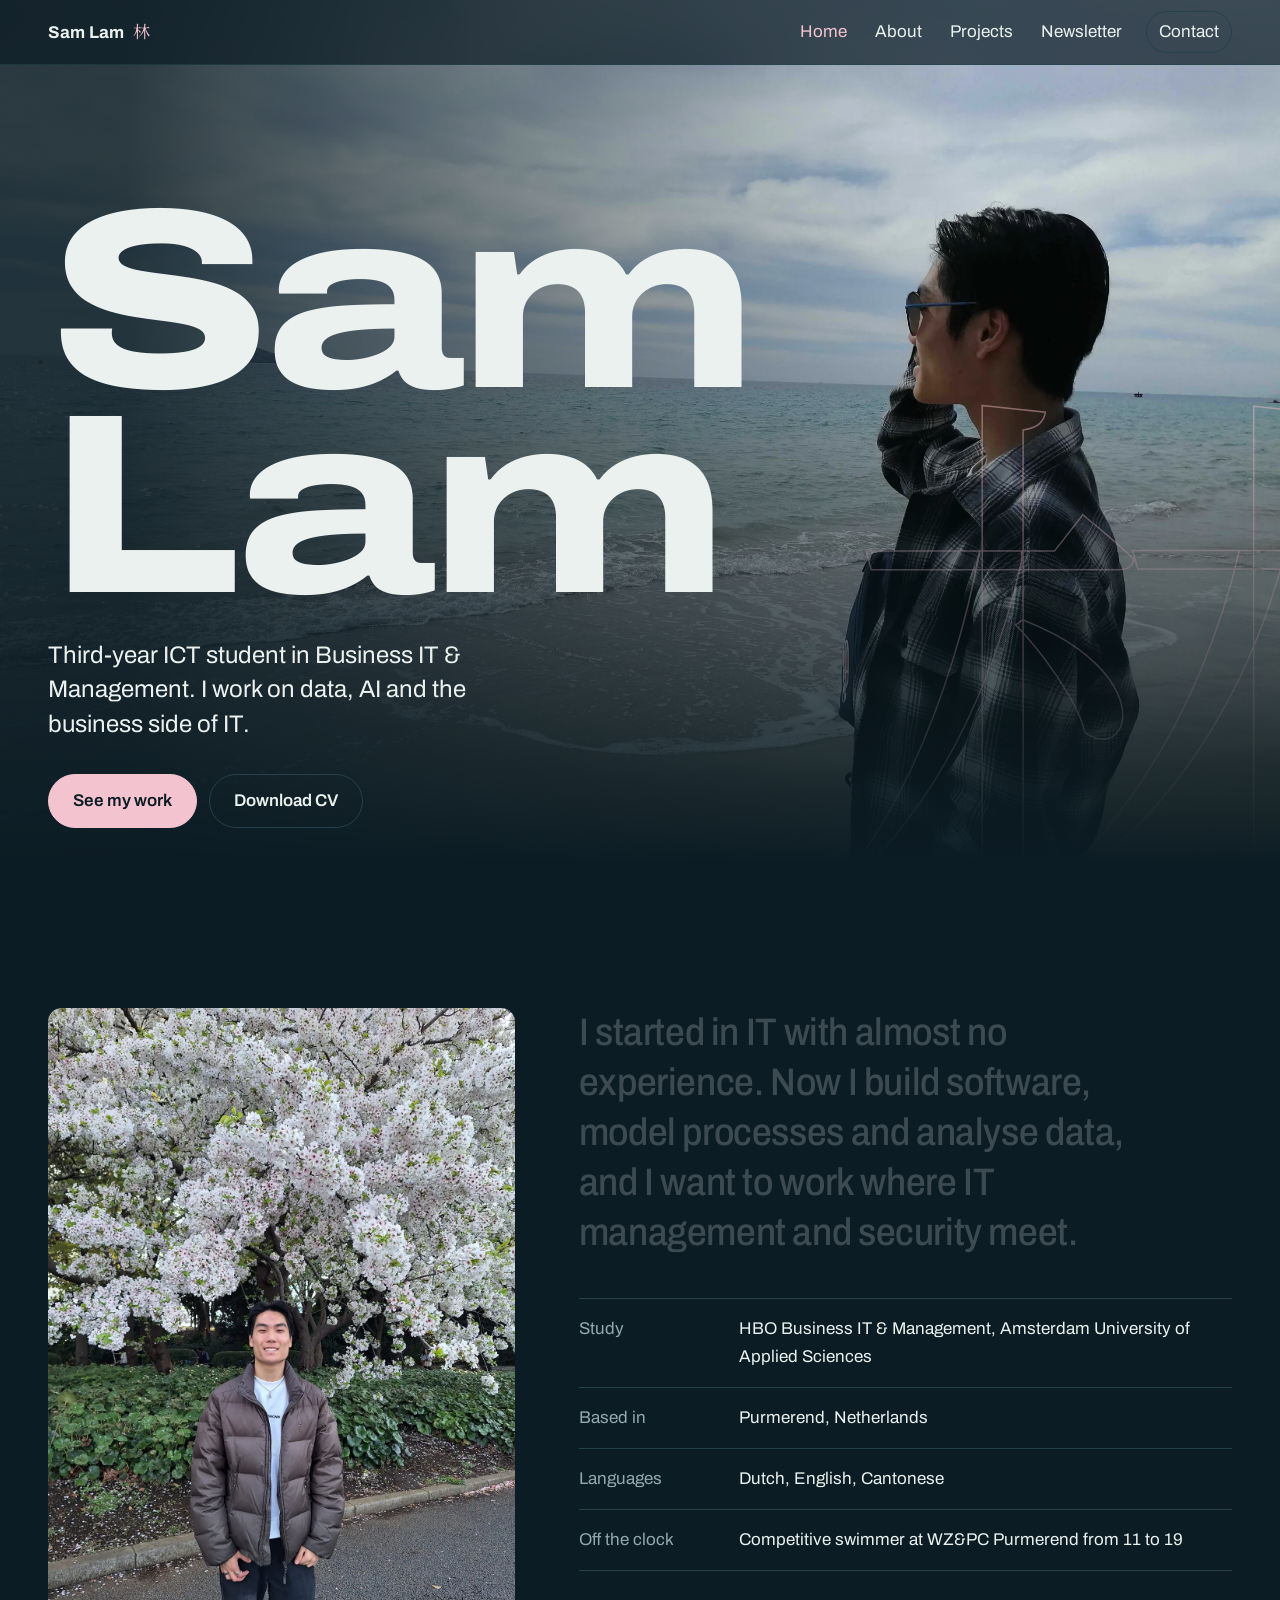
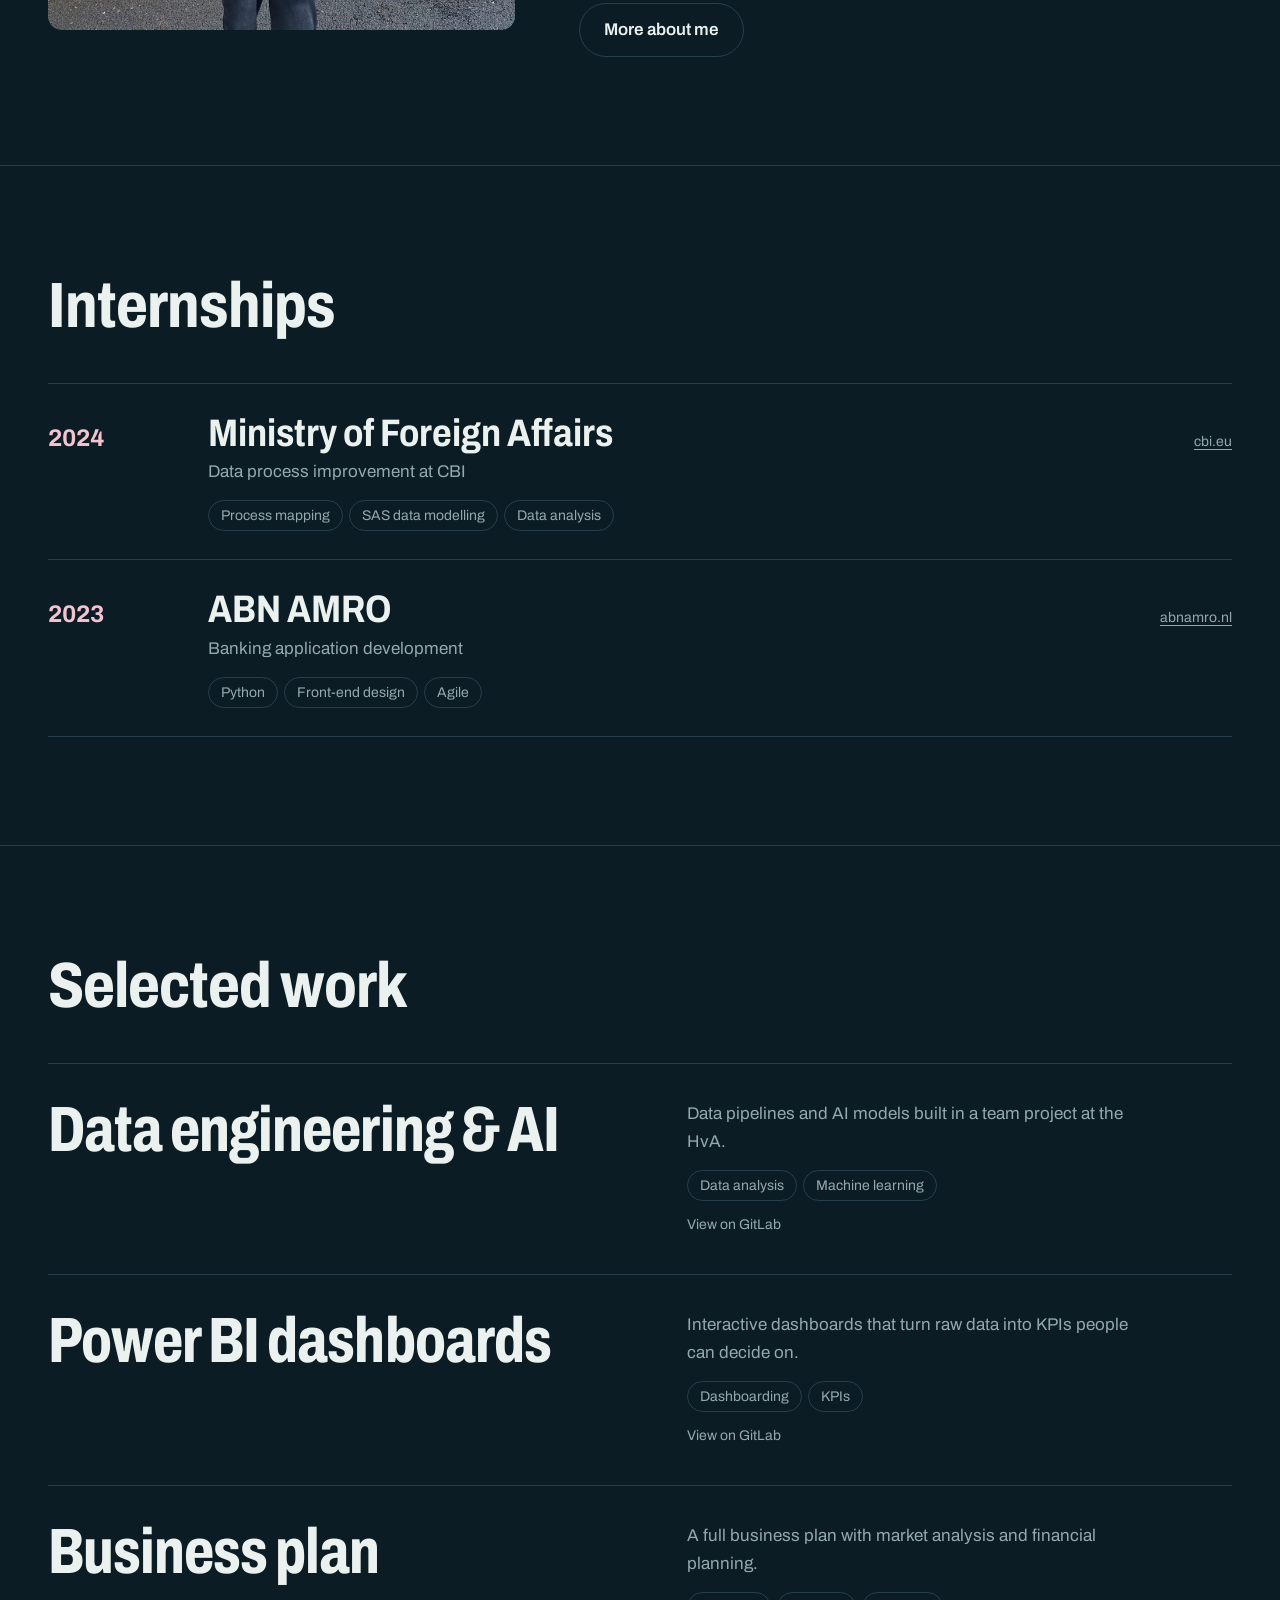
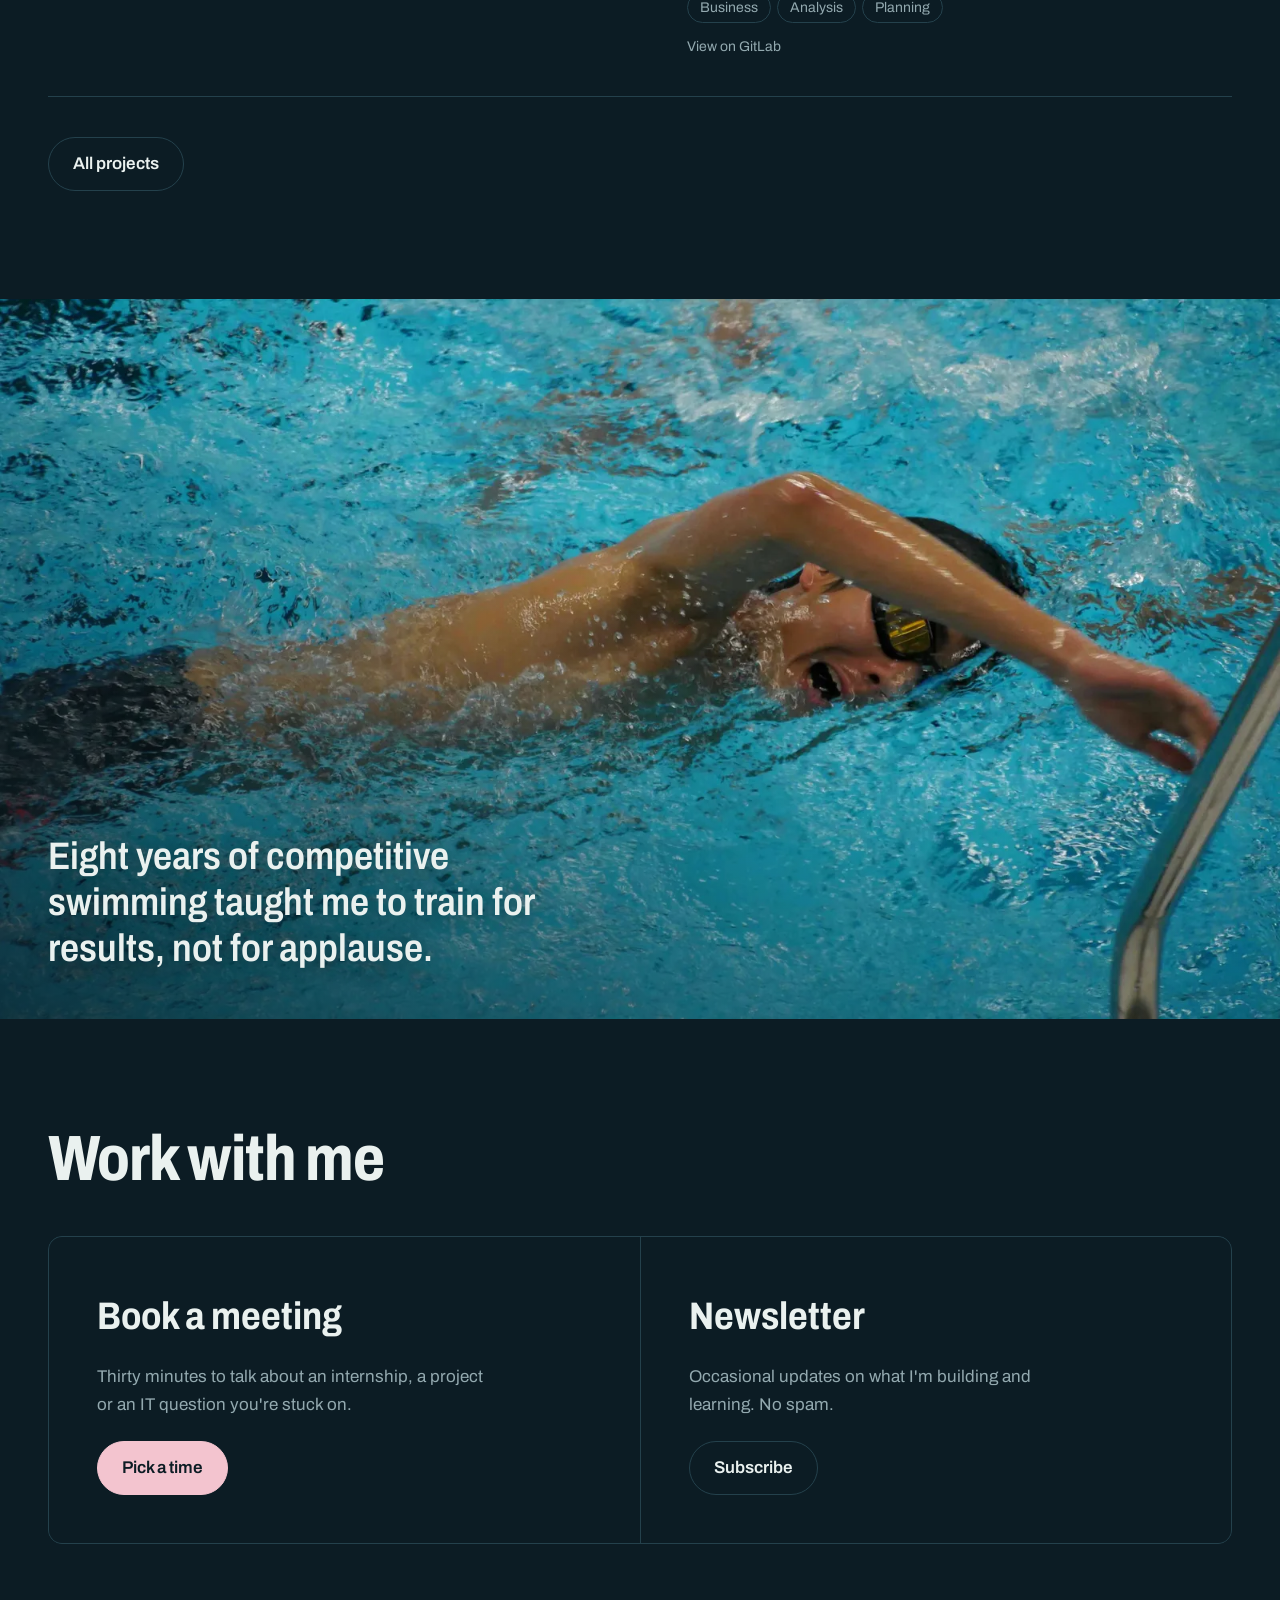
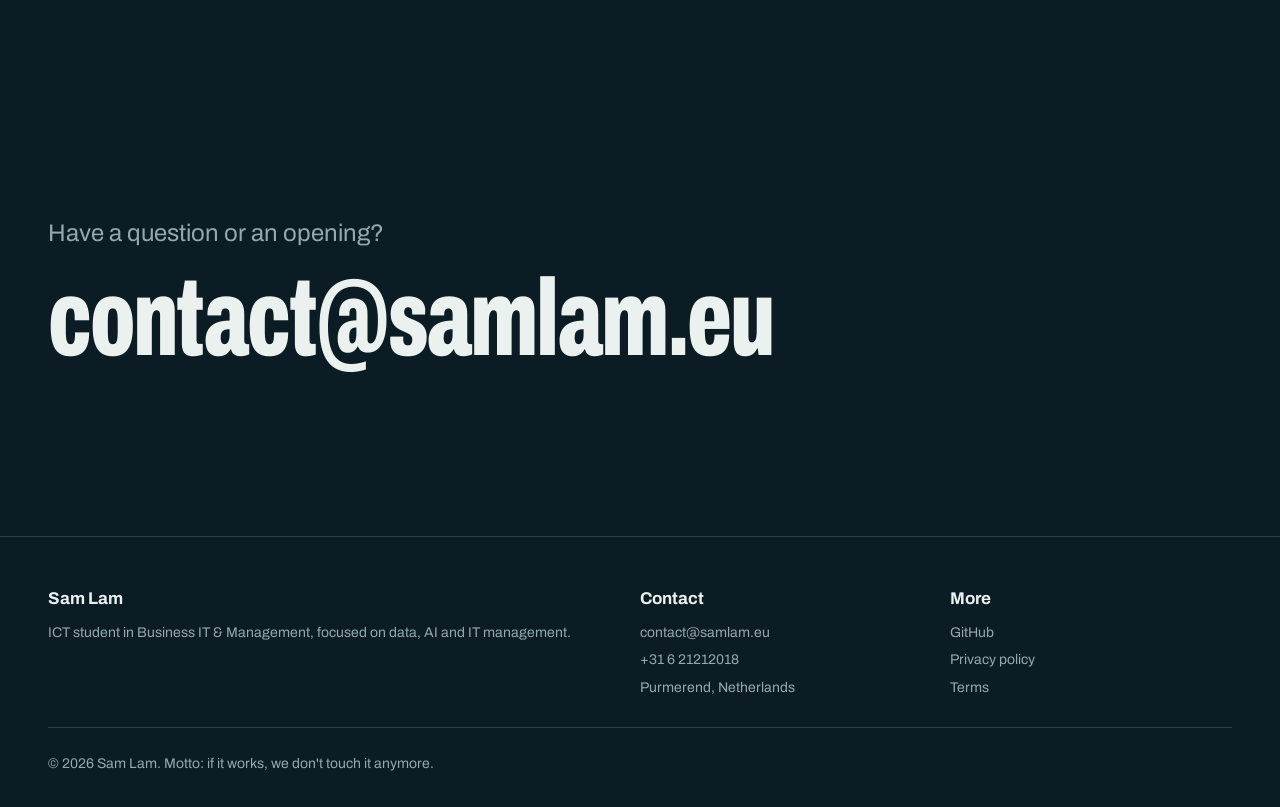
==== index.html @ 7a9005f4 "Redesigned portfolio site Co-Authored-By: Claude Opus 5.5 <noreply@anthropic.com>" ====
<!doctype html>
<html lang="en">
<head>
  <meta charset="utf-8">
  <meta name="viewport" content="width=device-width, initial-scale=1">
  <title>Sam Lam | ICT student, data & IT management</title>
  <meta name="description" content="Sam Lam is an ICT student in Business IT & Management, working on data, AI and the business side of IT.">
  <meta property="og:title" content="Sam Lam">
  <meta property="og:description" content="ICT student working on data, AI and the business side of IT.">
  <meta property="og:image" content="https://samlam.eu/img/hero.webp">
  <meta name="theme-color" content="#0c1c24">
  <link rel="icon" href="/favicon.svg" type="image/svg+xml">
  <link rel="preconnect" href="https://fonts.googleapis.com">
  <link rel="preconnect" href="https://fonts.gstatic.com" crossorigin>
  <link rel="stylesheet" href="https://fonts.googleapis.com/css2?family=Archivo:wdth,wght@62..125,100..900&display=swap">
  <link rel="stylesheet" href="https://fonts.googleapis.com/css2?family=Noto+Serif+HK&text=%E6%9E%97&display=block">
  <link rel="stylesheet" href="/css/style.css">
  <link rel="preload" as="image" href="/img/hero.webp" fetchpriority="high">
</head>
<body>
  <a class="skip" href="#main">Skip to content</a>

  <header class="site-head">
    <div class="wrap">
      <a class="brand" href="/">Sam Lam <span lang="zh-Hant">林</span></a>
      <button class="menu-btn" popovertarget="nav">Menu</button>
      <nav id="nav" popover aria-label="Main">
        <ul role="list">
          <li><a href="/" aria-current="page">Home</a></li>
          <li><a href="/about">About</a></li>
          <li><a href="/projects">Projects</a></li>
          <li><a href="/newsletter">Newsletter</a></li>
          <li><a href="/contact">Contact</a></li>
        </ul>
      </nav>
    </div>
  </header>

  <main id="main">
    <section class="hero">
      <img class="hero-img" src="/img/hero.webp" alt="Sam on the beach, looking out over the sea" width="2400" height="1800" fetchpriority="high">
      <span class="hero-glyph" aria-hidden="true">林</span>
      <div class="wrap">
        <h1 class="hero-name"><span>Sam</span><span>Lam</span></h1>
        <p class="hero-lede">Third-year ICT student in Business IT &amp; Management. I work on data, AI and the business side of IT.</p>
        <div class="actions">
          <a class="btn" href="#work">See my work</a>
          <a class="btn ghost" href="/files/cv.pdf" download>Download CV</a>
        </div>
      </div>
    </section>

    <section class="section" id="about">
      <div class="wrap split">
        <figure class="photo sticky">
          <img src="/img/portrait.webp" alt="Portrait of Sam under a blossoming cherry tree" width="1200" height="1600" loading="lazy">
        </figure>
        <div>
          <p class="statement">I started in IT with almost no experience. Now I build software, model processes and analyse data, and I want to work where IT management and security meet.</p>
          <dl class="facts">
            <div><dt>Study</dt><dd>HBO Business IT &amp; Management, Amsterdam University of Applied Sciences</dd></div>
            <div><dt>Based in</dt><dd>Purmerend, Netherlands</dd></div>
            <div><dt>Languages</dt><dd>Dutch, English, Cantonese</dd></div>
            <div><dt>Off the clock</dt><dd>Competitive swimmer at WZ&amp;PC Purmerend from 11 to 19</dd></div>
          </dl>
          <div class="actions" style="margin-top:32px">
            <a class="btn ghost" href="/about">More about me</a>
          </div>
        </div>
      </div>
    </section>

    <section class="section" id="experience">
      <div class="wrap">
        <h2 class="section-title">Internships</h2>
        <ul class="timeline" role="list">
          <li>
            <time datetime="2024">2024</time>
            <div>
              <h3>Ministry of Foreign Affairs</h3>
              <p>Data process improvement at CBI</p>
              <ul class="tags" role="list"><li>Process mapping</li><li>SAS data modelling</li><li>Data analysis</li></ul>
            </div>
            <a href="https://www.cbi.eu/" target="_blank" rel="noopener">cbi.eu</a>
          </li>
          <li>
            <time datetime="2023">2023</time>
            <div>
              <h3>ABN AMRO</h3>
              <p>Banking application development</p>
              <ul class="tags" role="list"><li>Python</li><li>Front-end design</li><li>Agile</li></ul>
            </div>
            <a href="https://www.abnamro.nl/" target="_blank" rel="noopener">abnamro.nl</a>
          </li>
        </ul>
      </div>
    </section>

    <section class="section" id="work">
      <div class="wrap">
        <h2 class="section-title">Selected work</h2>
        <ul class="work" role="list">
          <li>
            <a class="work-item" href="https://gitlab.fdmci.hva.nl/combistudio/2425_sem_1/booomtag-data-2" target="_blank" rel="noopener">
              <h3>Data engineering &amp; AI</h3>
              <div>
                <p>Data pipelines and AI models built in a team project at the HvA.</p>
                <ul class="tags" role="list"><li>Data analysis</li><li>Machine learning</li></ul>
                <span class="go">View on GitLab</span>
              </div>
            </a>
          </li>
          <li>
            <a class="work-item" href="https://gitlab.fdmci.hva.nl/lams5/stage_cbi" target="_blank" rel="noopener">
              <h3>Power BI dashboards</h3>
              <div>
                <p>Interactive dashboards that turn raw data into KPIs people can decide on.</p>
                <ul class="tags" role="list"><li>Dashboarding</li><li>KPIs</li></ul>
                <span class="go">View on GitLab</span>
              </div>
            </a>
          </li>
          <li>
            <a class="work-item" href="https://gitlab.fdmci.hva.nl/lams5/stage_cbi" target="_blank" rel="noopener">
              <h3>Business plan</h3>
              <div>
                <p>A full business plan with market analysis and financial planning.</p>
                <ul class="tags" role="list"><li>Business</li><li>Analysis</li><li>Planning</li></ul>
                <span class="go">View on GitLab</span>
              </div>
            </a>
          </li>
        </ul>
        <div class="actions" style="margin-top:40px">
          <a class="btn ghost" href="/projects">All projects</a>
        </div>
      </div>
    </section>

    <figure class="band">
      <img src="/img/swimming.webp" alt="Sam swimming freestyle in a pool" width="1600" height="1201" loading="lazy">
      <figcaption>Eight years of competitive swimming taught me to train for results, not for applause.</figcaption>
    </figure>

    <section class="section" id="work-with-me">
      <div class="wrap">
        <h2 class="section-title">Work with me</h2>
        <div class="offers">
          <article>
            <h3>Book a meeting</h3>
            <p>Thirty minutes to talk about an internship, a project or an IT question you're stuck on.</p>
            <a class="btn" href="https://calendly.com/z125081-shibaura-it/30min" target="_blank" rel="noopener">Pick a time</a>
          </article>
          <article>
            <h3>Newsletter</h3>
            <p>Occasional updates on what I'm building and learning. No spam.</p>
            <a class="btn ghost" href="/newsletter">Subscribe</a>
          </article>
        </div>
      </div>
    </section>

    <section class="reach wrap">
      <p>Have a question or an opening?</p>
      <a class="mail" href="mailto:contact@samlam.eu">contact@samlam.eu</a>
    </section>
  </main>

  <footer class="site-foot">
    <div class="wrap">
      <div>
        <strong>Sam Lam</strong>
        <p>ICT student in Business IT &amp; Management, focused on data, AI and IT management.</p>
      </div>
      <div>
        <strong>Contact</strong>
        <ul role="list">
          <li><a href="mailto:contact@samlam.eu">contact@samlam.eu</a></li>
          <li><a href="tel:+31621212018">+31 6 21212018</a></li>
          <li>Purmerend, Netherlands</li>
        </ul>
      </div>
      <div>
        <strong>More</strong>
        <ul role="list">
          <li><a href="https://github.com/z125081-Sam-Lam" target="_blank" rel="noopener">GitHub</a></li>
          <li><a href="/files/privacy.pdf">Privacy policy</a></li>
          <li><a href="/files/terms.pdf">Terms</a></li>
        </ul>
      </div>
      <p class="motto">© <span data-year>2026</span> Sam Lam. Motto: if it works, we don't touch it anymore.</p>
    </div>
  </footer>

  <script src="/js/main.js" defer></script>
</body>
</html>
---- css/style.css ----
/* Sam Lam portfolio
   One idea carries the motion: Archivo's width axis. Type stretches on load,
   on hover, and with scroll. Everything else stays still. */

@view-transition { navigation: auto; }

:root {
  --ink: #0c1c24;
  --deep: #11262f;
  --line: #24414c;
  --mist: #93a9af;
  --foam: #eaf1ef;
  --blossom: #f3c4cf;

  --wide: 1240px;
  --gut: clamp(16px, 4vw, 48px);
  --sans: "Archivo", system-ui, sans-serif;
  --han: "Noto Serif HK", serif;

  --step--1: 0.875rem;
  --step-0: 1.0625rem;
  --step-1: clamp(1.25rem, 1.1rem + 0.6vw, 1.5rem);
  --step-2: clamp(1.6rem, 1.3rem + 1.4vw, 2.4rem);
  --step-3: clamp(2.2rem, 1.6rem + 3vw, 4.2rem);
  --step-4: clamp(3rem, 2rem + 6vw, 7.5rem);
}

*, *::before, *::after { box-sizing: border-box; margin: 0; }
html { color-scheme: dark; scroll-behavior: smooth; -webkit-text-size-adjust: 100%; }
body {
  background: var(--ink);
  color: var(--foam);
  font: 400 var(--step-0)/1.65 var(--sans);
  font-variation-settings: "wdth" 100;
  -webkit-font-smoothing: antialiased;
  overflow-x: clip;
}
img { display: block; max-width: 100%; height: auto; }
a { color: inherit; text-underline-offset: 0.2em; }
ul[role="list"] { list-style: none; padding: 0; }
:focus-visible { outline: 2px solid var(--blossom); outline-offset: 4px; border-radius: 2px; }
::selection { background: var(--blossom); color: var(--ink); }

.wrap { width: min(100% - 2 * var(--gut), var(--wide)); margin-inline: auto; }
.skip { position: absolute; left: -999px; }
.skip:focus { left: var(--gut); top: 12px; z-index: 50; background: var(--blossom); color: var(--ink); padding: 8px 14px; }

/* ---------- header ---------- */
.site-head {
  position: fixed; inset: 0 0 auto; z-index: 20;
  view-transition-name: site-head;
  backdrop-filter: blur(14px);
  background: color-mix(in oklab, var(--ink) 70%, transparent);
  border-bottom: 1px solid color-mix(in oklab, var(--line) 60%, transparent);
}
.site-head .wrap { display: flex; align-items: center; justify-content: space-between; height: 64px; }
.brand { font-weight: 700; text-decoration: none; letter-spacing: 0.01em; display: flex; gap: 0.5em; align-items: baseline; }
.brand span { font-family: var(--han); color: var(--blossom); font-weight: 400; }

.menu-btn {
  font: inherit; color: inherit; background: none; border: 1px solid var(--line);
  border-radius: 999px; padding: 6px 16px; cursor: pointer;
}
#nav {
  /* mobile: popover sheet */
  inset: 64px 0 auto auto; margin: 0; width: min(280px, 100vw);
  background: var(--deep); color: var(--foam); border: 1px solid var(--line);
  padding: 12px; border-radius: 0 0 0 14px;
}
#nav ul { display: grid; gap: 2px; }
#nav a { display: block; padding: 10px 14px; text-decoration: none; border-radius: 8px; }
#nav a:hover { background: var(--line); }
#nav a[aria-current="page"] { color: var(--blossom); }

@media (min-width: 760px) {
  .menu-btn { display: none; }
  #nav { display: block; position: static; inset: auto; width: auto; background: none; border: 0; padding: 0; }
  #nav ul { display: flex; gap: 4px; align-items: center; }
  #nav a { padding: 6px 12px; }
  #nav li:last-child a { border: 1px solid var(--line); border-radius: 999px; margin-left: 8px; }
}

/* ---------- buttons ---------- */
.actions { display: flex; flex-wrap: wrap; gap: 12px; }
.btn {
  display: inline-flex; align-items: center; gap: 0.5em;
  padding: 12px 24px; border-radius: 999px; text-decoration: none; font-weight: 600;
  background: var(--blossom); color: var(--ink); border: 1px solid var(--blossom);
  font-variation-settings: "wdth" 100;
  transition: font-variation-settings 0.35s ease, background 0.2s;
}
.btn:hover { font-variation-settings: "wdth" 120; }
.btn.ghost { background: transparent; color: var(--foam); border-color: var(--line); }
.btn.ghost:hover { border-color: var(--foam); }
button.btn { font: inherit; font-weight: 600; cursor: pointer; }

/* ---------- hero ---------- */
.hero {
  position: relative; min-height: 100svh; display: grid; align-items: end;
  padding-block: 120px clamp(40px, 8vh, 96px); isolation: isolate; overflow: clip;
}
.hero-img {
  position: absolute; inset: 0; width: 100%; height: 100%; object-fit: cover; object-position: 70% 30%;
  z-index: -2;
}
.hero::after {
  content: ""; position: absolute; inset: 0; z-index: -1;
  background:
    linear-gradient(to top, var(--ink) 4%, transparent 55%),
    linear-gradient(to right, color-mix(in oklab, var(--ink) 85%, transparent) 10%, transparent 75%);
}
.hero-glyph {
  /* sits low and half off-canvas so it frames the photo instead of crossing the face */
  position: absolute; z-index: -1; right: -0.3em; bottom: -0.12em;
  font: 400 min(70vh, 62vw)/1 var(--han);
  color: transparent; -webkit-text-stroke: 1.5px color-mix(in oklab, var(--blossom) 45%, transparent);
  pointer-events: none; user-select: none;
}
.hero-name {
  font-size: clamp(4.5rem, 24vw, 16rem); line-height: 0.8; font-weight: 800;
  letter-spacing: -0.02em; text-transform: none;
  font-variation-settings: "wdth" 125;
  animation: stretch 1.6s cubic-bezier(.2,.7,.1,1) both;
}
.hero-name span { display: block; }
.hero-name span + span { animation-delay: 0.12s; }
.hero-lede { max-width: 34ch; font-size: var(--step-1); line-height: 1.45; margin-block: 28px 32px; color: var(--foam); }
.hero-lede, .hero .actions { animation: rise 0.9s 0.6s cubic-bezier(.2,.7,.1,1) both; }

@keyframes stretch {
  from { font-variation-settings: "wdth" 62; opacity: 0; letter-spacing: 0.08em; }
  40% { opacity: 1; }
  to { font-variation-settings: "wdth" 125; letter-spacing: -0.02em; }
}
@keyframes rise { from { opacity: 0; translate: 0 16px; } }

/* ---------- page head (subpages) ---------- */
.page-head { padding-block: clamp(130px, 22vh, 220px) clamp(40px, 8vh, 80px); border-bottom: 1px solid var(--line); }
.page-head h1 {
  font-size: var(--step-4); line-height: 0.9; font-weight: 800; letter-spacing: -0.02em;
  font-variation-settings: "wdth" 125;
  animation: stretch 1.3s cubic-bezier(.2,.7,.1,1) both;
}
.page-head p { max-width: 52ch; margin-top: 20px; color: var(--mist); font-size: var(--step-1); }

/* ---------- sections ---------- */
.section { padding-block: clamp(72px, 12vh, 140px); }
.section + .section { border-top: 1px solid var(--line); }
.section-title {
  font-size: var(--step-3); line-height: 1; font-weight: 750; letter-spacing: -0.015em;
  font-variation-settings: "wdth" 80; margin-bottom: clamp(32px, 5vh, 56px);
}
.split { display: grid; gap: clamp(32px, 5vw, 72px); }
@media (min-width: 900px) {
  .split { grid-template-columns: 5fr 7fr; align-items: start; }
  .split.flip { grid-template-columns: 7fr 5fr; }
  .split .sticky { position: sticky; top: 100px; }
}
.prose { max-width: 62ch; }
.prose p + p { margin-top: 1em; }
.prose h3 { font-size: var(--step-1); font-weight: 700; margin-block: 2em 0.4em; font-variation-settings: "wdth" 90; }
.prose h3:first-child { margin-top: 0; }
.muted { color: var(--mist); }

/* statement that fills in as you read it */
.statement {
  font-size: var(--step-2); line-height: 1.3; font-weight: 500; max-width: 30ch;
  font-variation-settings: "wdth" 90; letter-spacing: -0.01em;
}

/* facts list */
.facts { display: grid; gap: 0; border-top: 1px solid var(--line); margin-top: 40px; }
.facts div { display: grid; grid-template-columns: 9rem 1fr; gap: 16px; padding-block: 16px; border-bottom: 1px solid var(--line); }
.facts dt { color: var(--mist); }
.facts dd { margin: 0; }

.photo { margin: 0; }
.photo img { width: 100%; aspect-ratio: 3 / 4; object-fit: cover; border-radius: 14px; background: var(--deep); }
.photo figcaption { padding: 12px 4px 0; font-size: var(--step--1); color: var(--mist); }

/* ---------- timeline (years are a real sequence) ---------- */
.timeline { display: grid; }
.timeline > li {
  display: grid; gap: 8px 32px; padding-block: 28px; border-top: 1px solid var(--line);
}
.timeline > li:last-child { border-bottom: 1px solid var(--line); }
@media (min-width: 760px) { .timeline > li { grid-template-columns: 8rem 1fr auto; align-items: baseline; } }
.timeline time { font-weight: 700; color: var(--blossom); font-size: var(--step-1); font-variant-numeric: tabular-nums; }
.timeline h3 { font-size: var(--step-2); line-height: 1.1; font-weight: 700; font-variation-settings: "wdth" 85; }
.timeline p { color: var(--mist); margin-top: 4px; }
.timeline a { font-size: var(--step--1); color: var(--mist); }
.timeline a:hover { color: var(--foam); }

.tags { display: flex; flex-wrap: wrap; gap: 6px; margin-top: 14px; }
.tags li { font-size: var(--step--1); padding: 3px 12px; border: 1px solid var(--line); border-radius: 999px; color: var(--mist); }

/* ---------- work list ---------- */
.work { display: grid; }
.work > li { border-top: 1px solid var(--line); }
.work > li:last-child { border-bottom: 1px solid var(--line); }
.work-item {
  display: grid; gap: 6px 40px; padding-block: clamp(24px, 4vh, 40px); text-decoration: none;
}
@media (min-width: 900px) { .work-item { grid-template-columns: 1.1fr 1fr; align-items: start; } }
.work-item h3 {
  font-size: var(--step-3); line-height: 0.95; font-weight: 750; letter-spacing: -0.015em;
  font-variation-settings: "wdth" 75;
  transition: font-variation-settings 0.6s cubic-bezier(.2,.7,.1,1), color 0.3s;
}
.work-item p { color: var(--mist); max-width: 46ch; }
a.work-item:hover h3, a.work-item:focus-visible h3 { font-variation-settings: "wdth" 125; color: var(--blossom); }
.work-item .go { font-size: var(--step--1); color: var(--mist); margin-top: 12px; display: inline-block; }
a.work-item:hover .go { color: var(--foam); }

/* ---------- swimming band ---------- */
.band { position: relative; margin: 0; }
.band::after { content: ""; position: absolute; inset: 0; pointer-events: none; background: linear-gradient(to top right, rgb(12 28 36 / 0.75), transparent 55%); }
.band figcaption { z-index: 1; }
.band img { width: 100%; height: clamp(360px, 80vh, 820px); object-fit: cover; }
.band figcaption {
  position: absolute; left: var(--gut); bottom: var(--gut); max-width: 28ch;
  font-size: var(--step-2); line-height: 1.2; font-weight: 600; font-variation-settings: "wdth" 85;
  color: var(--foam); text-shadow: 0 2px 24px rgb(0 0 0 / 0.45);
}

/* ---------- offers ---------- */
.offers { display: grid; gap: 1px; background: var(--line); border: 1px solid var(--line); border-radius: 14px; overflow: clip; }
@media (min-width: 760px) { .offers { grid-template-columns: 1fr 1fr; } }
.offers article { background: var(--ink); padding: clamp(28px, 4vw, 48px); display: grid; gap: 14px; align-content: start; }
.offers h3 { font-size: var(--step-2); font-weight: 700; font-variation-settings: "wdth" 85; }
.offers p { color: var(--mist); max-width: 40ch; }
.offers .btn { justify-self: start; margin-top: 8px; }

/* ---------- big contact ---------- */
.reach { padding-block: clamp(96px, 18vh, 200px); text-align: left; }
.reach p { color: var(--mist); font-size: var(--step-1); }
.reach a.mail {
  display: inline-block; margin-top: 12px; text-decoration: none; word-break: break-all;
  font-size: clamp(2.2rem, 8.5vw, 8rem); line-height: 1; font-weight: 800; letter-spacing: -0.02em;
  font-variation-settings: "wdth" 62;
  transition: font-variation-settings 0.8s cubic-bezier(.2,.7,.1,1), color 0.3s;
}
.reach a.mail:hover, .reach a.mail:focus-visible { font-variation-settings: "wdth" 100; color: var(--blossom); }

/* ---------- gallery (about page) ---------- */
.duo { display: grid; gap: 20px; }
@media (min-width: 700px) { .duo { grid-template-columns: 1fr 1fr; } }

.stack { display: grid; grid-template-columns: repeat(auto-fit, minmax(150px, 1fr)); gap: 1px; background: var(--line); border: 1px solid var(--line); border-radius: 14px; overflow: clip; }
.stack div { background: var(--ink); padding: 20px; }
.stack strong { display: block; font-size: var(--step-1); font-variation-settings: "wdth" 90; }
.stack span { color: var(--mist); font-size: var(--step--1); }

/* ---------- forms ---------- */
.form { display: grid; gap: 22px; max-width: 560px; }
.form label { display: grid; gap: 6px; font-size: var(--step--1); color: var(--mist); }
.form input, .form textarea {
  font: inherit; font-size: var(--step-0); color: var(--foam); background: transparent;
  border: 0; border-bottom: 1px solid var(--line); padding: 10px 0; border-radius: 0;
}
.form input:focus, .form textarea:focus { outline: none; border-bottom-color: var(--blossom); }
.form textarea { resize: vertical; min-height: 140px; }
.form .btn { justify-self: start; }
.status { min-height: 1.6em; color: var(--blossom); }
.status[data-state="error"] { color: #ffb4a8; }

.contact-list { display: grid; gap: 4px; font-size: var(--step-1); }
.contact-list a { text-decoration: none; }
.contact-list a:hover { color: var(--blossom); }

/* ---------- footer ---------- */
.site-foot { border-top: 1px solid var(--line); padding-block: 48px 32px; color: var(--mist); font-size: var(--step--1); }
.site-foot .wrap { display: grid; gap: 28px; }
@media (min-width: 760px) { .site-foot .wrap { grid-template-columns: 2fr 1fr 1fr; } }
.site-foot strong { color: var(--foam); display: block; margin-bottom: 8px; font-size: var(--step-0); }
.site-foot ul { display: grid; gap: 4px; }
.site-foot a { text-decoration: none; }
.site-foot a:hover { color: var(--foam); }
.site-foot .motto { grid-column: 1 / -1; padding-top: 24px; border-top: 1px solid var(--line); }

/* ---------- scroll-driven motion (progressive) ---------- */
@supports (animation-timeline: view()) {
  @media (prefers-reduced-motion: no-preference) {
    /* hero drifts apart as you leave it */
    .hero-img   { animation: zoom linear both; animation-timeline: scroll(root); animation-range: 0 100vh; }
    .hero-glyph { animation: glyph linear both; animation-timeline: scroll(root); animation-range: 0 100vh; }

    /* the statement fills in line by line */
    .statement {
      color: transparent;
      background: linear-gradient(to bottom, var(--foam) 50%, color-mix(in oklab, var(--foam) 22%, transparent) 50%) 0 100% / 100% 200%;
      -webkit-background-clip: text; background-clip: text;
      animation: fill linear both; animation-timeline: view(); animation-range: entry 60% cover 55%;
    }

    /* the swimming photo opens like a lane */
    .band img { animation: open linear both; animation-timeline: view(); animation-range: entry 0% cover 45%; }

    /* section titles stretch into place */
    .section-title { animation: widen linear both; animation-timeline: view(); animation-range: entry 0% entry 100%; }
  }
}
@keyframes zoom  { to { scale: 1.12; filter: brightness(0.55); } }
@keyframes glyph { to { translate: 0 -30%; opacity: 0.2; } }
@keyframes fill  { to { background-position: 0 0; } }
@keyframes open  { from { clip-path: inset(18% 22% round 14px); } to { clip-path: inset(0 0 round 0); } }
@keyframes widen { from { font-variation-settings: "wdth" 62; opacity: 0.3; } to { font-variation-settings: "wdth" 80; opacity: 1; } }

@media (prefers-reduced-motion: reduce) {
  *, *::before, *::after { animation: none !important; transition: none !important; }
  html { scroll-behavior: auto; }
  @view-transition { navigation: none; }
}
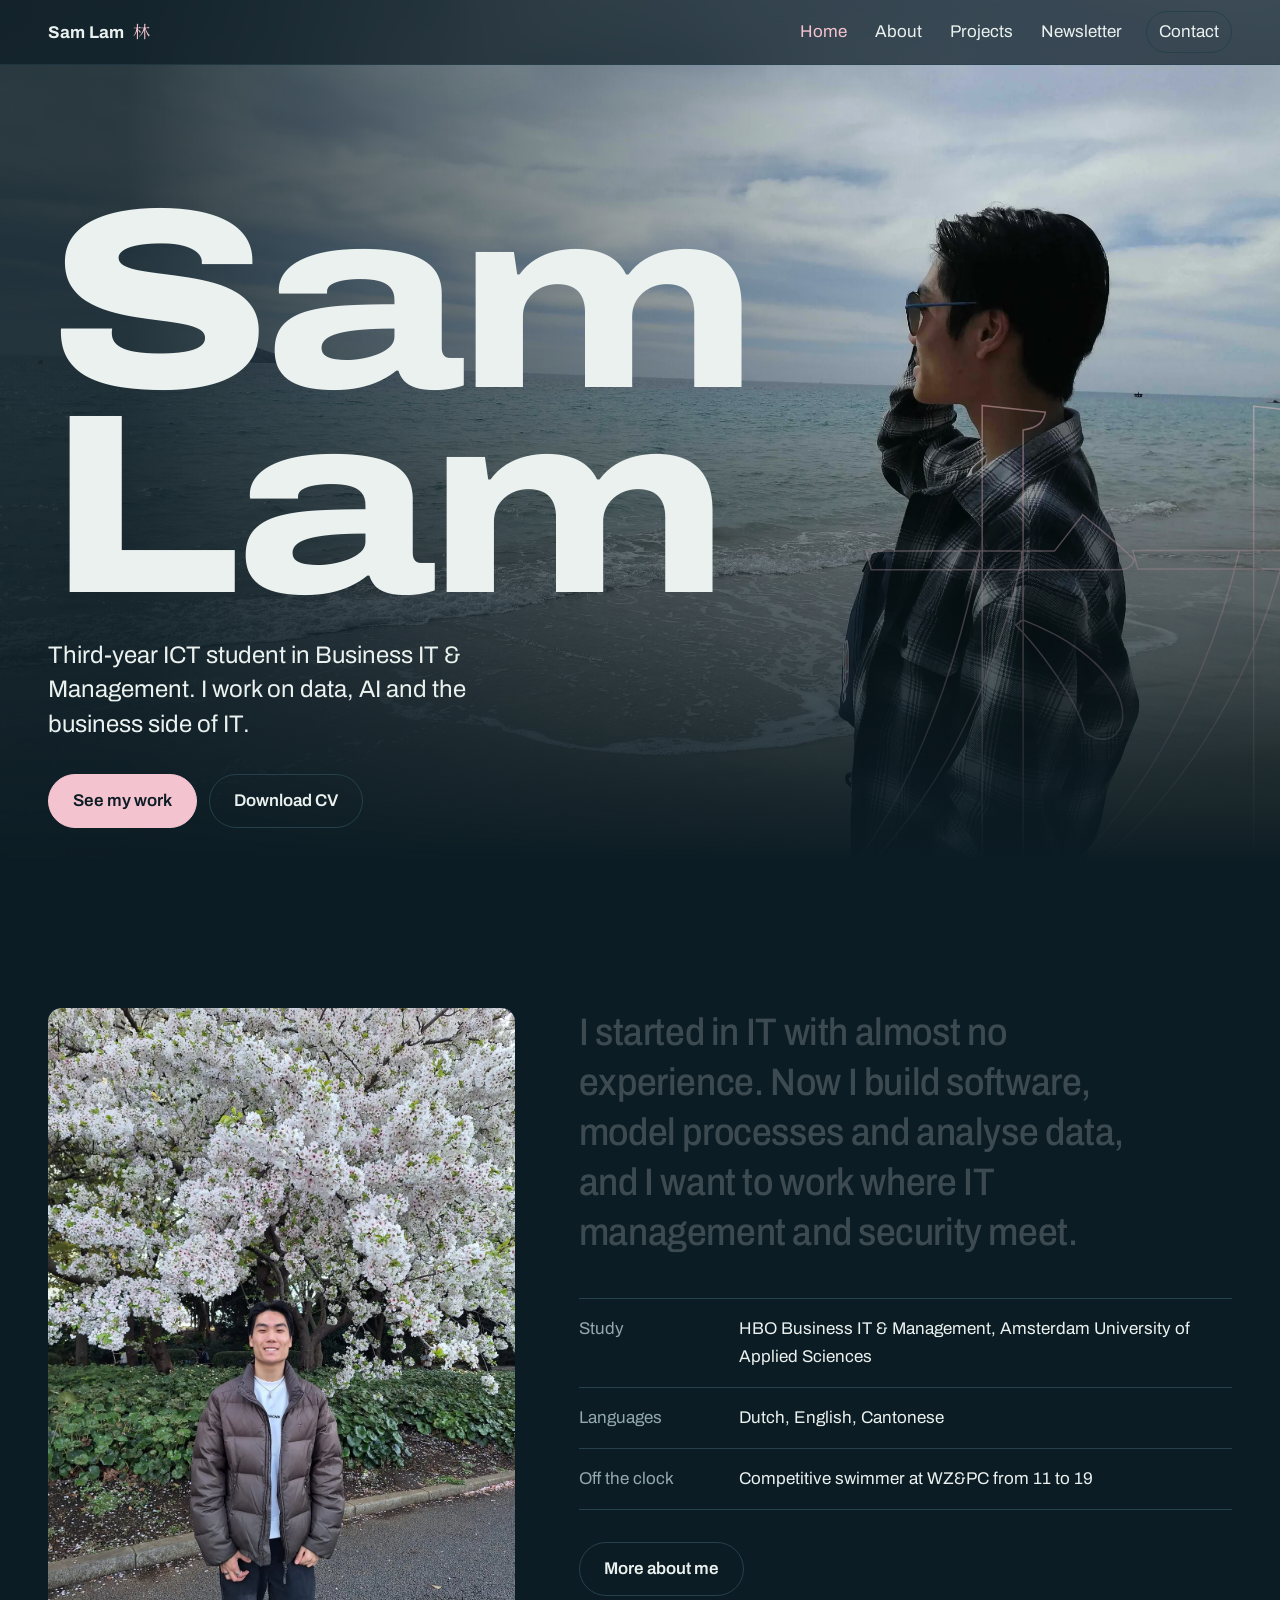
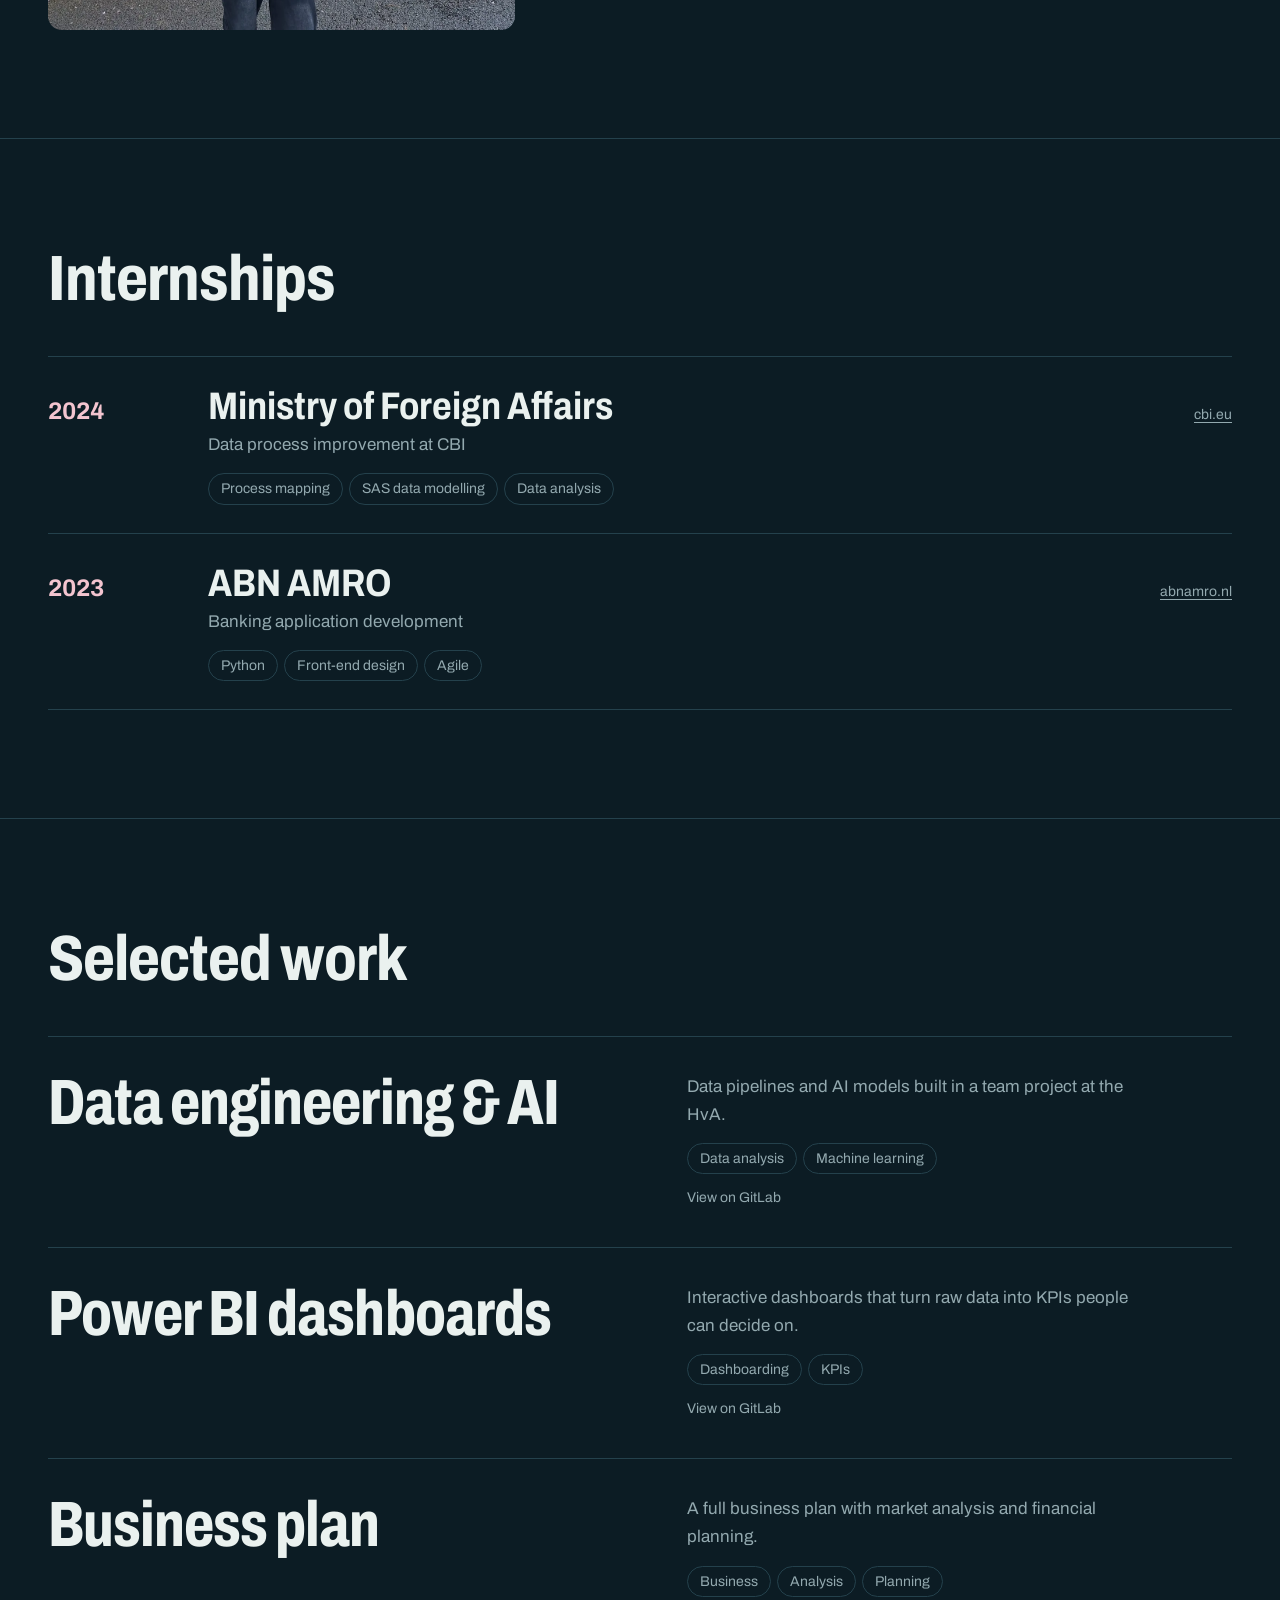
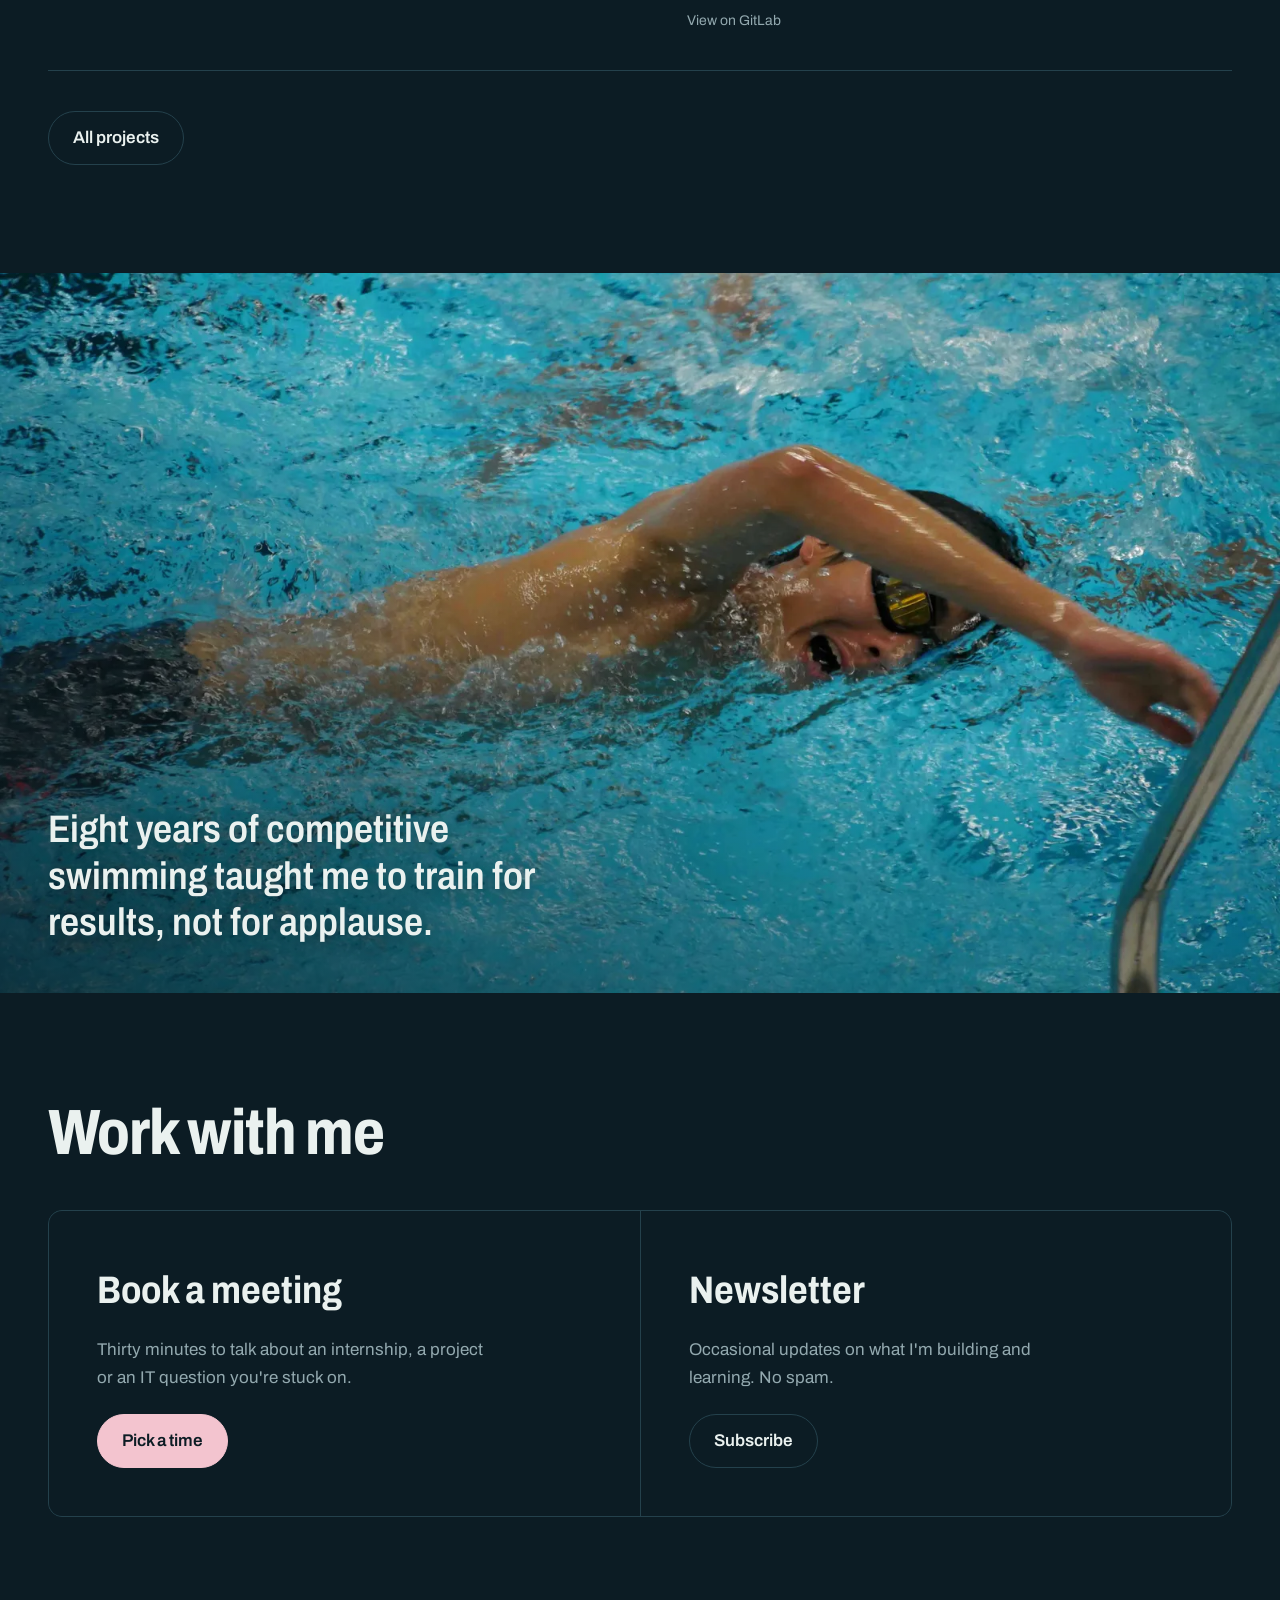
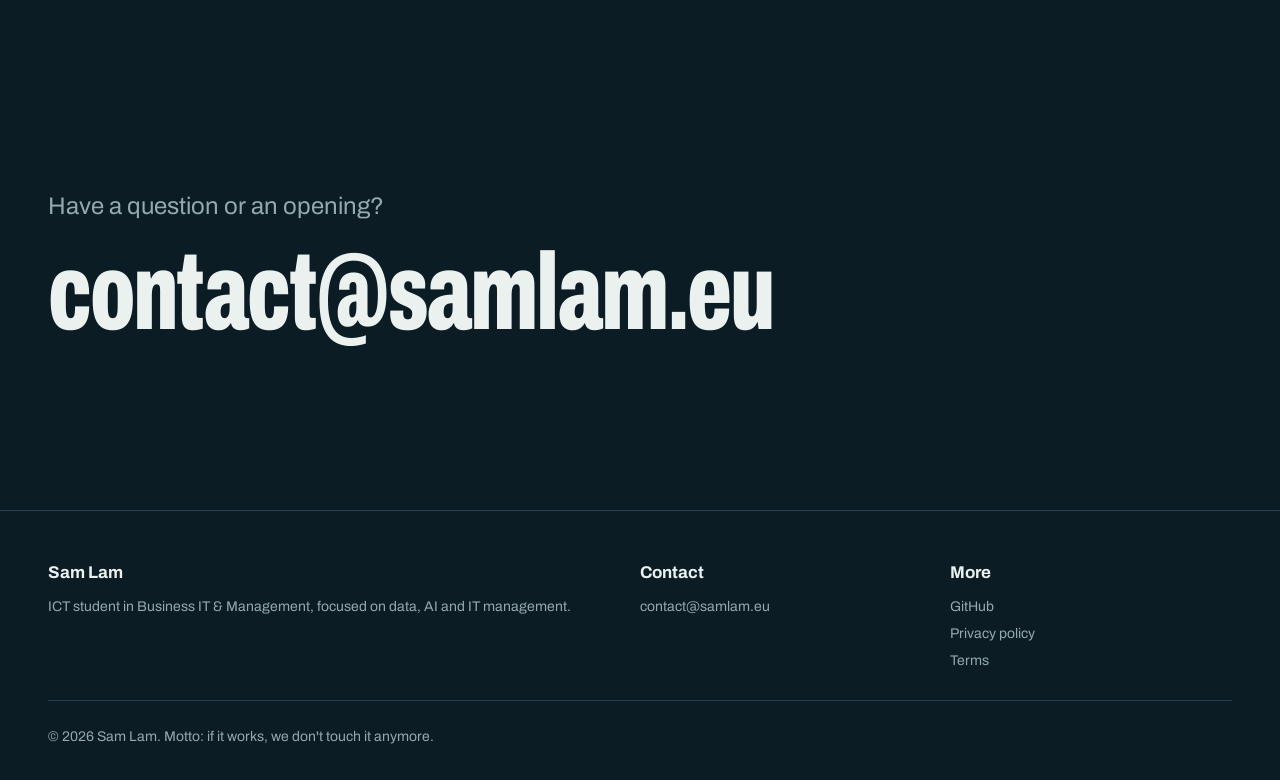
==== commit 917fbf8e: "Remove phone number and location from site Co-Authored-By: Claude Opus 5.5 <noreply@anthropic.com>" ====
--- a/index.html
+++ b/index.html
@@ -9,7 +9,10 @@
   <meta property="og:description" content="ICT student working on data, AI and the business side of IT.">
   <meta property="og:image" content="https://samlam.eu/img/hero.webp">
   <meta name="theme-color" content="#0c1c24">
-  <link rel="icon" href="/favicon.svg" type="image/svg+xml">
+  <link rel="icon" href="/favicon.ico" sizes="48x48">
+  <link rel="icon" href="/favicon-96.png" type="image/png" sizes="96x96">
+  <link rel="apple-touch-icon" href="/apple-touch-icon.png">
+  <link rel="manifest" href="/site.webmanifest">
   <link rel="preconnect" href="https://fonts.googleapis.com">
   <link rel="preconnect" href="https://fonts.gstatic.com" crossorigin>
   <link rel="stylesheet" href="https://fonts.googleapis.com/css2?family=Archivo:wdth,wght@62..125,100..900&display=swap">
@@ -59,9 +62,8 @@
           <p class="statement">I started in IT with almost no experience. Now I build software, model processes and analyse data, and I want to work where IT management and security meet.</p>
           <dl class="facts">
             <div><dt>Study</dt><dd>HBO Business IT &amp; Management, Amsterdam University of Applied Sciences</dd></div>
-            <div><dt>Based in</dt><dd>Purmerend, Netherlands</dd></div>
             <div><dt>Languages</dt><dd>Dutch, English, Cantonese</dd></div>
-            <div><dt>Off the clock</dt><dd>Competitive swimmer at WZ&amp;PC Purmerend from 11 to 19</dd></div>
+            <div><dt>Off the clock</dt><dd>Competitive swimmer at WZ&amp;PC from 11 to 19</dd></div>
           </dl>
           <div class="actions" style="margin-top:32px">
             <a class="btn ghost" href="/about">More about me</a>
@@ -176,14 +178,12 @@
         <strong>Contact</strong>
         <ul role="list">
           <li><a href="mailto:contact@samlam.eu">contact@samlam.eu</a></li>
-          <li><a href="tel:+31621212018">+31 6 21212018</a></li>
-          <li>Purmerend, Netherlands</li>
         </ul>
       </div>
       <div>
         <strong>More</strong>
         <ul role="list">
-          <li><a href="https://github.com/z125081-Sam-Lam" target="_blank" rel="noopener">GitHub</a></li>
+          <li><a href="https://github.com/quantercoder" target="_blank" rel="noopener">GitHub</a></li>
           <li><a href="/files/privacy.pdf">Privacy policy</a></li>
           <li><a href="/files/terms.pdf">Terms</a></li>
         </ul>
